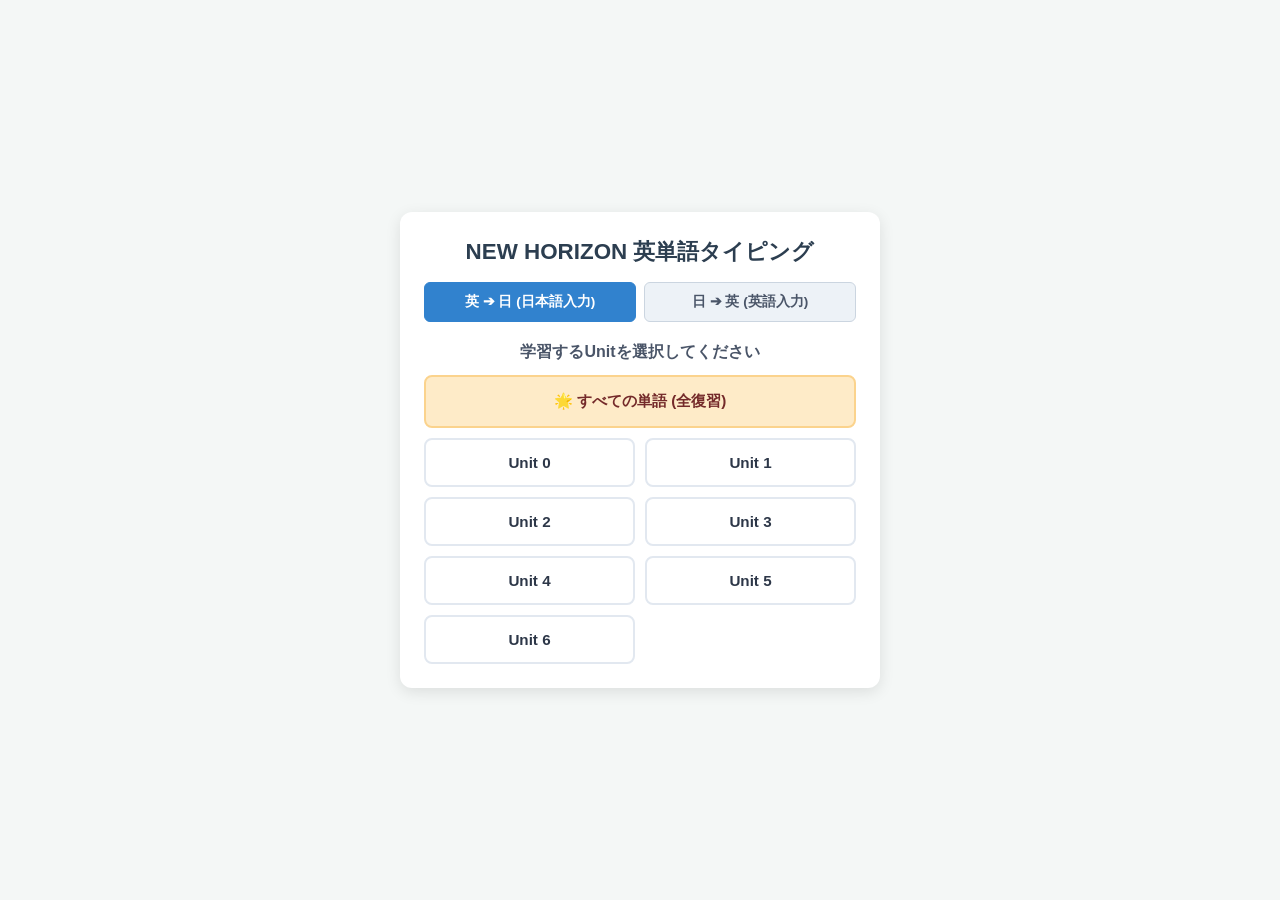
==== index_1.html @ c5339fc2 "Add files via upload" ====
<!DOCTYPE html>
<html lang="ja">
<head>
    <meta charset="UTF-8">
    <meta name="viewport" content="width=device-width, initial-scale=1.0">
    <title>NEW HORIZON 英単語タイピングアプリ</title>
    <link rel="stylesheet" href="style_1.css">
</head>
<body>
    <div id="app">
        <header>
            <h1>NEW HORIZON 英単語タイピング</h1>
        </header>

        <!-- Mode選択（共通） -->
        <div class="mode-selector">
            <button id="mode-en-ja" class="mode-btn active" onclick="setMode('en-ja')">英 ➔ 日 (日本語入力)</button>
            <button id="mode-ja-en" class="mode-btn" onclick="setMode('ja-en')">日 ➔ 英 (英語入力)</button>
        </div>

        <!-- 1. トップ画面 (Unit・全復習選択) -->
        <main id="home-container">
            <h2>学習するUnitを選択してください</h2>
            <div id="unit-selection-list" class="unit-grid"></div>
        </main>

        <!-- 2. タイピング問題画面 (初期状態は非表示) -->
        <main id="quiz-container" class="hidden">
            <div class="quiz-header">
                <button class="back-btn" onclick="showHome()">← 戻る</button>
                <span id="quiz-unit-title" class="quiz-unit-title">Unit 0</span>
            </div>

            <div class="quiz-card">
                <div id="progress" class="question-number">1 / 10</div>
                <div id="prompt-label" class="prompt-label">問題 (英語)</div>
                <div id="card-word" class="word-display">discover</div>
                
                <form id="type-form" onsubmit="handleCheck(event)">
                    <input type="text" id="type-input" placeholder="回答を入力してEnter" autocomplete="off" />
                    <button type="submit" id="submit-btn" class="start-btn">判定</button>
                </form>

                <div id="feedback-container" class="feedback-container hidden">
                    <div id="feedback-result" class="feedback-result"></div>
                    <div id="feedback-answer" class="feedback-answer"></div>
                    <button id="next-btn" class="secondary-btn" onclick="nextQuestion()">次の問題へ</button>
                </div>
            </div>
        </main>
    </div>

    <script src="app_1.js"></script>
</body>
</html>
---- style_1.css ----
* {
    box-sizing: border-box;
    margin: 0;
    padding: 0;
}

body {
    font-family: 'Helvetica Neue', Arial, sans-serif;
    background-color: #f4f7f6;
    color: #333;
    display: flex;
    justify-content: center;
    align-items: center;
    min-height: 100vh;
}

#app {
    width: 100%;
    max-width: 480px;
    background: #ffffff;
    padding: 24px;
    border-radius: 12px;
    box-shadow: 0 4px 15px rgba(0, 0, 0, 0.1);
}

header h1 {
    text-align: center;
    font-size: 1.4rem;
    color: #2c3e50;
    margin-bottom: 15px;
}

.hidden {
    display: none !important;
}

/* Mode選択ボタン */
.mode-selector {
    display: flex;
    gap: 8px;
    margin-bottom: 20px;
}

.mode-btn {
    flex: 1;
    padding: 10px;
    font-size: 0.85rem;
    font-weight: bold;
    border: 1px solid #cbd5e0;
    background-color: #edf2f7;
    color: #4a5568;
    border-radius: 6px;
    cursor: pointer;
}

.mode-btn.active {
    background-color: #3182ce;
    color: #ffffff;
    border-color: #3182ce;
}

/* トップ画面（Unit選択） */
#home-container h2 {
    font-size: 1rem;
    color: #4a5568;
    margin-bottom: 12px;
    text-align: center;
}

.unit-grid {
    display: grid;
    grid-template-columns: repeat(2, 1fr);
    gap: 10px;
}

.unit-select-btn {
    padding: 14px;
    font-size: 0.95rem;
    font-weight: bold;
    color: #2d3748;
    background-color: #ffffff;
    border: 2px solid #e2e8f0;
    border-radius: 8px;
    cursor: pointer;
    transition: all 0.2s;
}

.unit-select-btn:hover {
    border-color: #3182ce;
    background-color: #ebf8ff;
    color: #2b6cb0;
}

/* 全復習ボタン用スタイル */
.all-words-btn {
    grid-column: span 2;
    background-color: #feebc8;
    border-color: #fbd38d;
    color: #742a2a;
}

.all-words-btn:hover {
    background-color: #fbd38d;
    border-color: #f6ad55;
    color: #742a2a;
}

/* 問題画面ヘッダー */
.quiz-header {
    display: flex;
    justify-content: space-between;
    align-items: center;
    margin-bottom: 15px;
}

.back-btn {
    background: none;
    border: none;
    color: #3182ce;
    font-size: 0.9rem;
    font-weight: bold;
    cursor: pointer;
}

.quiz-unit-title {
    font-size: 0.95rem;
    font-weight: bold;
    color: #4a5568;
}

/* クイズカード */
.quiz-card {
    text-align: center;
}

.question-number {
    font-size: 0.85rem;
    color: #7f8c8d;
    margin-bottom: 5px;
}

.prompt-label {
    font-size: 0.9rem;
    color: #4a5568;
    margin-bottom: 10px;
}

.word-display {
    font-size: 2rem;
    font-weight: bold;
    color: #2c3e50;
    margin-bottom: 20px;
    min-height: 2.5rem;
}

/* 入力フォーム & ボタン */
#type-form {
    display: flex;
    flex-direction: column;
    gap: 10px;
}

#type-input {
    width: 100%;
    padding: 12px;
    font-size: 1.1rem;
    border: 2px solid #cbd5e0;
    border-radius: 8px;
    text-align: center;
    outline: none;
}

#type-input:focus {
    border-color: #3182ce;
}

.start-btn {
    width: 100%;
    padding: 12px;
    font-size: 1rem;
    font-weight: bold;
    color: #fff;
    background-color: #3182ce;
    border: none;
    border-radius: 8px;
    cursor: pointer;
}

.start-btn:hover {
    background-color: #2b6cb0;
}

.secondary-btn {
    width: 100%;
    padding: 10px;
    font-size: 0.95rem;
    color: #fff;
    background-color: #4a5568;
    border: none;
    border-radius: 8px;
    cursor: pointer;
    font-weight: bold;
}

/* フィードバック表示 */
.feedback-container {
    margin-top: 15px;
    padding: 12px;
    border-radius: 8px;
    background-color: #f8fafc;
    border: 1px solid #e2e8f0;
}

.feedback-result {
    font-size: 1.3rem;
    font-weight: bold;
    margin-bottom: 6px;
}

.feedback-result.correct {
    color: #38a169;
}

.feedback-result.incorrect {
    color: #e53e3e;
}

.feedback-answer {
    font-size: 0.95rem;
    color: #2d3748;
    margin-bottom: 12px;
}
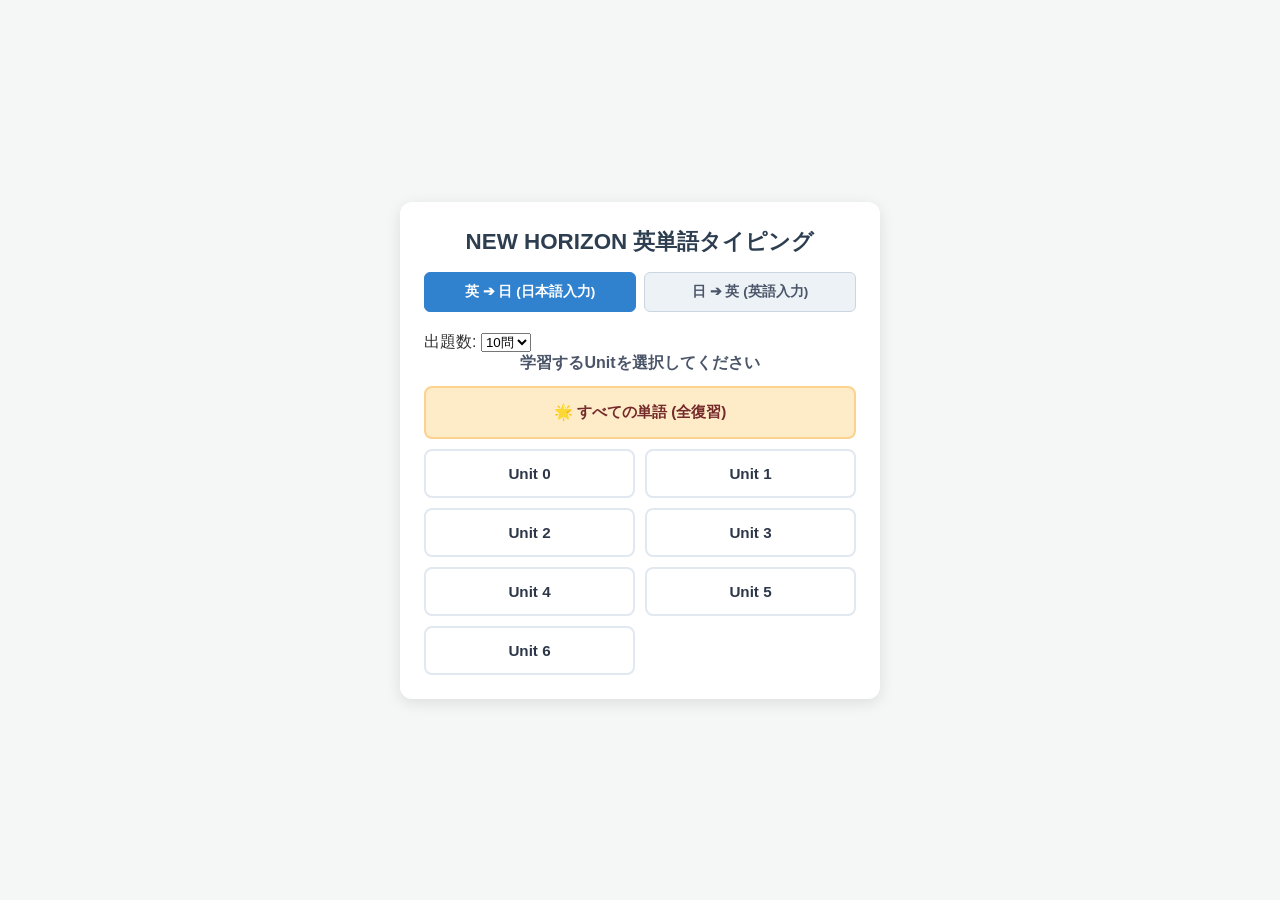
==== commit 41c6685c: "Refactor HTML structure and remove unused scripts" ====
--- a/index_1.html
+++ b/index_1.html
@@ -18,13 +18,22 @@
             <button id="mode-ja-en" class="mode-btn" onclick="setMode('ja-en')">日 ➔ 英 (英語入力)</button>
         </div>
 
-        <!-- 1. トップ画面 (Unit・全復習選択) -->
+        <!-- 1. トップ画面 (設定 & Unit・全復習選択) -->
         <main id="home-container">
+            <div class="settings-box">
+                <label for="question-count-select">出題数:</label>
+                <select id="question-count-select">
+                    <option value="10" selected>10問</option>
+                    <option value="20">20問</option>
+                    <option value="all">全問</option>
+                </select>
+            </div>
+
             <h2>学習するUnitを選択してください</h2>
             <div id="unit-selection-list" class="unit-grid"></div>
         </main>
 
-        <!-- 2. タイピング問題画面 (初期状態は非表示) -->
+        <!-- 2. タイピング問題画面 -->
         <main id="quiz-container" class="hidden">
             <div class="quiz-header">
                 <button class="back-btn" onclick="showHome()">← 戻る</button>
@@ -48,8 +57,27 @@
                 </div>
             </div>
         </main>
+
+        <!-- 3. 結果画面 -->
+        <main id="result-container" class="hidden">
+            <h2>🎉 学習完了！</h2>
+            <div class="result-stats">
+                <p>正解: <span id="score-correct" class="score-correct">0</span> 問</p>
+                <p>不正解: <span id="score-incorrect" class="score-incorrect">0</span> 問</p>
+            </div>
+
+            <div id="incorrect-list-container" class="incorrect-list-container">
+                <h3>間違えた単語</h3>
+                <ul id="incorrect-list" class="incorrect-list"></ul>
+            </div>
+
+            <div class="result-actions">
+                <button id="retry-incorrect-btn" class="start-btn hidden" onclick="retryIncorrect()">間違えた問題だけ復習</button>
+                <button class="secondary-btn" onclick="showHome()">Top画面へ戻る</button>
+            </div>
+        </main>
     </div>
 
     <script src="app_1.js"></script>
 </body>
-</html>+</html>
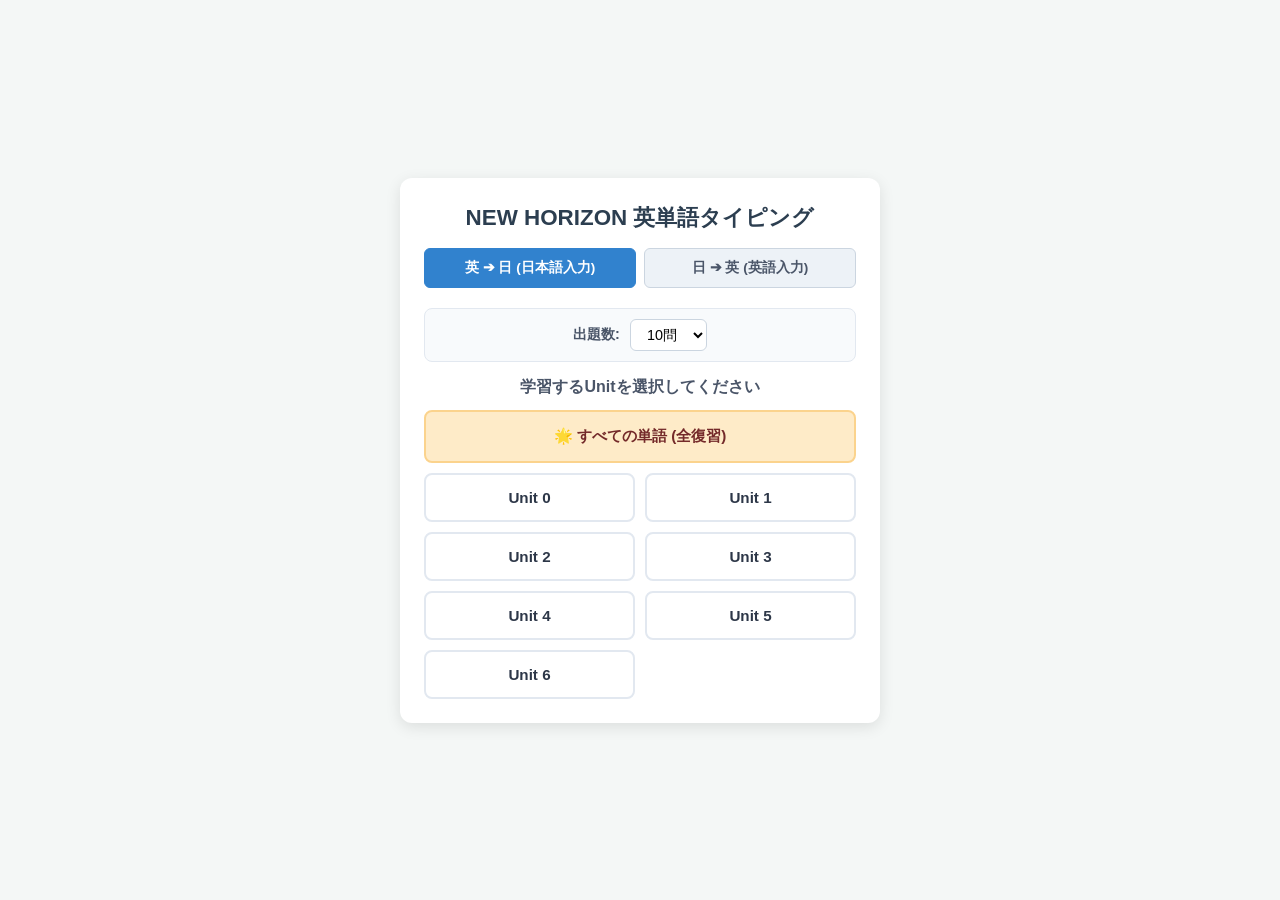
==== commit 4655f4e2: "Update comments and headings in index_1.html" ====
--- a/index_1.html
+++ b/index_1.html
@@ -18,7 +18,7 @@
             <button id="mode-ja-en" class="mode-btn" onclick="setMode('ja-en')">日 ➔ 英 (英語入力)</button>
         </div>
 
-        <!-- 1. トップ画面 (設定 & Unit・全復習選択) -->
+        <!-- 1. トップ画面 (設定 & Unit・全復習選択 & 復習ノート) -->
         <main id="home-container">
             <div class="settings-box">
                 <label for="question-count-select">出題数:</label>
@@ -27,6 +27,16 @@
                     <option value="20">20問</option>
                     <option value="all">全問</option>
                 </select>
+            </div>
+
+            <!-- 間違えた問題の復習ノート (トップ画面) -->
+            <div id="home-incorrect-box" class="home-incorrect-box hidden">
+                <div class="home-incorrect-header">
+                    <h3>📝 復習ノート (要復習: <span id="home-incorrect-count">0</span>件)</h3>
+                    <button class="clear-btn" onclick="clearSavedIncorrect()">履歴クリア</button>
+                </div>
+                <ul id="home-incorrect-list" class="incorrect-list"></ul>
+                <button class="start-btn retry-btn" onclick="startIncorrectQuiz()">間違えた問題だけでテスト</button>
             </div>
 
             <h2>学習するUnitを選択してください</h2>
@@ -67,7 +77,7 @@
             </div>
 
             <div id="incorrect-list-container" class="incorrect-list-container">
-                <h3>間違えた単語</h3>
+                <h3>今回間違えた単語</h3>
                 <ul id="incorrect-list" class="incorrect-list"></ul>
             </div>
 
--- a/style_1.css
+++ b/style_1.css
@@ -34,7 +34,7 @@
     display: none !important;
 }
 
-/* Mode選択ボタン */
+/* Mode選択 */
 .mode-selector {
     display: flex;
     gap: 8px;
@@ -51,6 +51,7 @@
     color: #4a5568;
     border-radius: 6px;
     cursor: pointer;
+    transition: opacity 0.2s;
 }
 
 .mode-btn.active {
@@ -59,7 +60,42 @@
     border-color: #3182ce;
 }
 
-/* トップ画面（Unit選択） */
+/* クイズ実行中の無効状態 */
+.mode-btn:disabled {
+    opacity: 0.5;
+    cursor: not-allowed;
+}
+
+/* 出題数設定エリア */
+.settings-box {
+    display: flex;
+    align-items: center;
+    justify-content: center;
+    gap: 10px;
+    margin-bottom: 15px;
+    background-color: #f8fafc;
+    padding: 10px;
+    border-radius: 8px;
+    border: 1px solid #e2e8f0;
+}
+
+.settings-box label {
+    font-size: 0.9rem;
+    font-weight: bold;
+    color: #4a5568;
+}
+
+.settings-box select {
+    padding: 6px 12px;
+    font-size: 0.9rem;
+    border-radius: 6px;
+    border: 1px solid #cbd5e0;
+    background-color: #fff;
+    outline: none;
+    cursor: pointer;
+}
+
+/* トップ画面 */
 #home-container h2 {
     font-size: 1rem;
     color: #4a5568;
@@ -91,7 +127,6 @@
     color: #2b6cb0;
 }
 
-/* 全復習ボタン用スタイル */
 .all-words-btn {
     grid-column: span 2;
     background-color: #feebc8;
@@ -102,10 +137,9 @@
 .all-words-btn:hover {
     background-color: #fbd38d;
     border-color: #f6ad55;
-    color: #742a2a;
-}
-
-/* 問題画面ヘッダー */
+}
+
+/* 問題画面 */
 .quiz-header {
     display: flex;
     justify-content: space-between;
@@ -128,7 +162,6 @@
     color: #4a5568;
 }
 
-/* クイズカード */
 .quiz-card {
     text-align: center;
 }
@@ -153,7 +186,6 @@
     min-height: 2.5rem;
 }
 
-/* 入力フォーム & ボタン */
 #type-form {
     display: flex;
     flex-direction: column;
@@ -202,7 +234,6 @@
     font-weight: bold;
 }
 
-/* フィードバック表示 */
 .feedback-container {
     margin-top: 15px;
     padding: 12px;
@@ -229,4 +260,76 @@
     font-size: 0.95rem;
     color: #2d3748;
     margin-bottom: 12px;
-}+}
+
+/* 結果画面 */
+#result-container {
+    text-align: center;
+}
+
+#result-container h2 {
+    font-size: 1.3rem;
+    color: #2c3e50;
+    margin-bottom: 15px;
+}
+
+.result-stats {
+    display: flex;
+    justify-content: center;
+    gap: 20px;
+    font-size: 1.1rem;
+    font-weight: bold;
+    margin-bottom: 20px;
+}
+
+.score-correct {
+    color: #38a169;
+}
+
+.score-incorrect {
+    color: #e53e3e;
+}
+
+.incorrect-list-container {
+    margin-bottom: 20px;
+    text-align: left;
+    background-color: #fff5f5;
+    padding: 12px;
+    border-radius: 8px;
+    border: 1px solid #fed7d7;
+}
+
+.incorrect-list-container h3 {
+    font-size: 0.95rem;
+    color: #c53030;
+    margin-bottom: 10px;
+}
+
+.incorrect-list {
+    list-style: none;
+    max-height: 180px;
+    overflow-y: auto;
+}
+
+.incorrect-list li {
+    display: flex;
+    justify-content: space-between;
+    padding: 6px 0;
+    border-bottom: 1px dashed #feb2b2;
+    font-size: 0.9rem;
+}
+
+.inc-word {
+    font-weight: bold;
+    color: #2d3748;
+}
+
+.inc-meaning {
+    color: #718096;
+}
+
+.result-actions {
+    display: flex;
+    flex-direction: column;
+    gap: 10px;
+}
